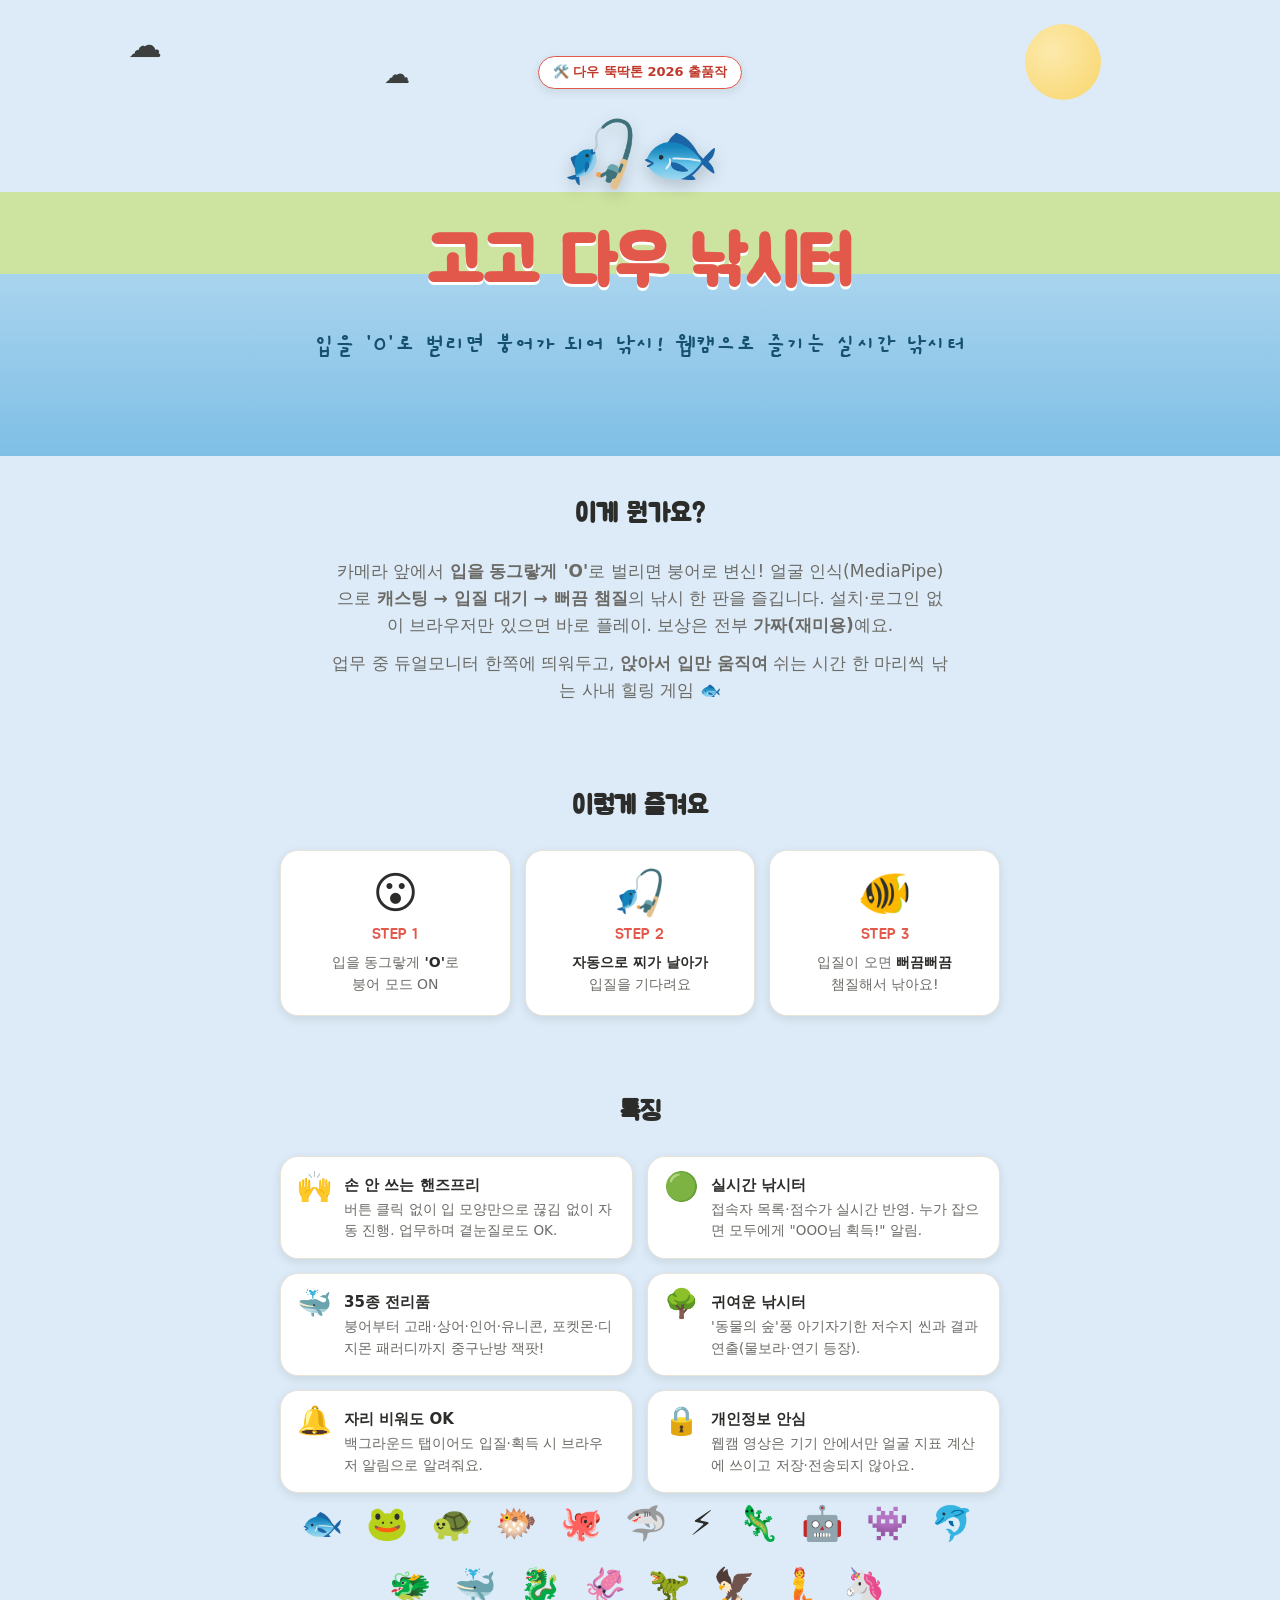
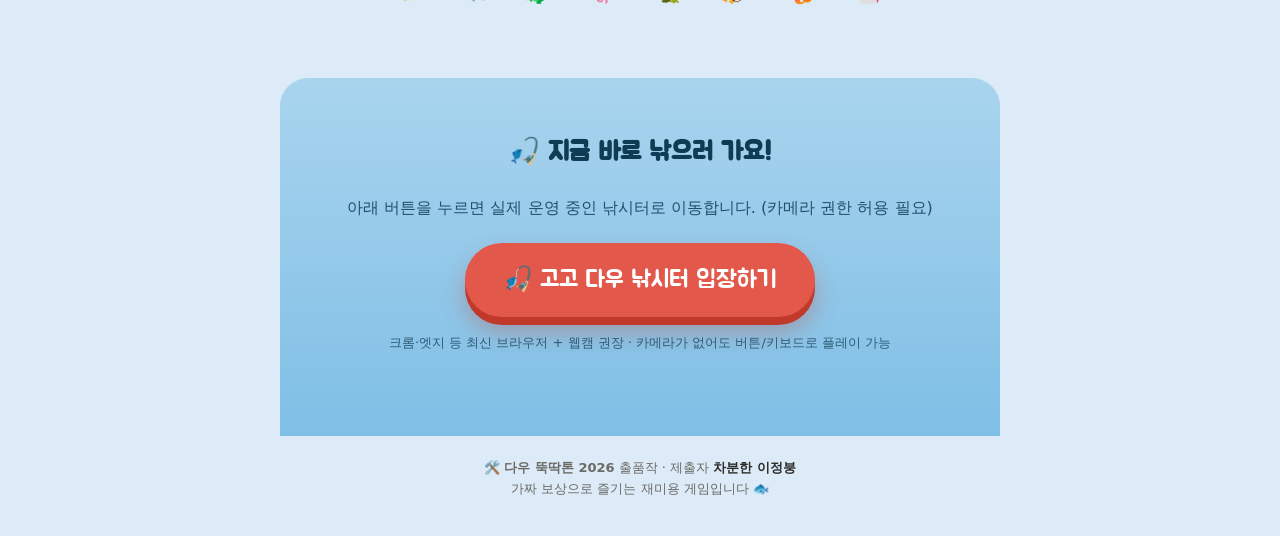
==== submission/index.html @ 1e4c7f49 "feat: '고고 다우 낚시터'로 리브랜딩 + 뚝딱톤 출품 소개페이지/메타 추가 - index.html/README: 서비스명 '다우 붕어 낚시터' → '고고 다우 낚시터'. - " ====
<!DOCTYPE html>
<html lang="ko">
<head>
<meta charset="UTF-8" />
<meta name="viewport" content="width=device-width, initial-scale=1" />
<title>고고 다우 낚시터 🎣 — 뚝딱톤 2026</title>
<meta name="description" content="입을 'O'로 벌리면 붕어가 되어 낚시! 웹캠 얼굴인식으로 즐기는 사내 실시간 낚시 게임." />
<link rel="icon" href="data:image/svg+xml,%3Csvg xmlns='http://www.w3.org/2000/svg' viewBox='0 0 100 100'%3E%3Ctext y='.9em' font-size='90'%3E🎣%3C/text%3E%3C/svg%3E" />
<link rel="preconnect" href="https://fonts.googleapis.com" />
<link rel="preconnect" href="https://fonts.gstatic.com" crossorigin />
<link href="https://fonts.googleapis.com/css2?family=Jua&family=Gaegu:wght@400;700&display=swap" rel="stylesheet" />
<style>
  :root{
    --coral:#E2584A; --coral-strong:#C0392B; --ink:#2C2C2A; --muted:#6B6A66;
    --sky:#DCEBF7; --grass:#CDE3A0; --water:#A9D4EE; --water-deep:#7FBFE6;
    --surface:#fff; --surface-2:#F4F1EA; --line:#E7E3D8; --radius:18px;
    --shadow:0 10px 30px rgba(44,44,42,.14); --shadow-sm:0 3px 10px rgba(44,44,42,.10);
    --display:'Jua',system-ui,sans-serif; --hand:'Gaegu',system-ui,cursive; --ui:system-ui,-apple-system,'Apple SD Gothic Neo',sans-serif;
  }
  *{box-sizing:border-box;}
  body{margin:0;font-family:var(--ui);color:var(--ink);background:var(--sky);line-height:1.6;}
  .wrap{max-width:760px;margin:0 auto;padding:0 20px;}

  /* hero */
  .hero{position:relative;overflow:hidden;text-align:center;padding:56px 20px 70px;
    background:linear-gradient(var(--sky) 0%,var(--sky) 42%,var(--grass) 42%,var(--grass) 60%,var(--water) 60%,var(--water-deep) 100%);}
  .hero .sun{position:absolute;top:24px;right:14%;width:76px;height:76px;border-radius:50%;
    background:radial-gradient(circle at 35% 35%,#FFE9A6,#FBD45F);opacity:.92;}
  .hero .cloud{position:absolute;font-size:34px;opacity:.9;}
  .badge{display:inline-block;font-family:var(--ui);font-size:13px;font-weight:700;color:var(--coral-strong);
    background:#fff;border:1.5px solid var(--coral);border-radius:999px;padding:5px 14px;margin-bottom:14px;box-shadow:var(--shadow-sm);}
  h1.title{font-family:var(--display);font-size:clamp(40px,8vw,68px);color:var(--coral);margin:6px 0 6px;letter-spacing:.5px;
    text-shadow:0 3px 0 #fff;}
  .tagline{font-family:var(--hand);font-size:clamp(18px,4vw,24px);color:#15506F;margin:0 0 22px;font-weight:700;}
  .hero-fish{font-size:64px;filter:drop-shadow(0 6px 8px rgba(0,0,0,.18));}

  /* sections */
  section{padding:38px 0;}
  h2{font-family:var(--display);font-size:26px;color:var(--ink);text-align:center;margin:0 0 22px;}
  .lead{text-align:center;font-size:17px;color:var(--muted);max-width:620px;margin:0 auto 6px;}

  .steps{display:grid;grid-template-columns:repeat(3,1fr);gap:14px;}
  .step{background:var(--surface);border:1px solid var(--line);border-radius:var(--radius);padding:20px 14px;text-align:center;box-shadow:var(--shadow-sm);}
  .step .em{font-size:44px;line-height:1;}
  .step .n{display:inline-block;font-family:var(--display);color:var(--coral);font-size:15px;margin:8px 0 4px;}
  .step .t{font-size:14px;color:var(--muted);}
  .step b{color:var(--ink);}

  .feats{display:grid;grid-template-columns:repeat(2,1fr);gap:14px;}
  .feat{display:flex;gap:12px;align-items:flex-start;background:var(--surface);border:1px solid var(--line);border-radius:var(--radius);padding:16px 16px;box-shadow:var(--shadow-sm);}
  .feat .fi{font-size:28px;line-height:1;flex:none;}
  .feat .fh{font-weight:700;font-size:15px;margin:0 0 2px;}
  .feat .fp{font-size:13.5px;color:var(--muted);margin:0;}

  .trophies{text-align:center;font-size:34px;letter-spacing:6px;line-height:1.8;}
  .note{text-align:center;font-size:13px;color:var(--muted);background:var(--surface-2);border-radius:12px;padding:12px 16px;max-width:620px;margin:18px auto 0;}

  /* CTA */
  .cta{background:linear-gradient(180deg,var(--water),var(--water-deep));text-align:center;padding:54px 20px 60px;border-radius:28px 28px 0 0;margin-top:24px;}
  .cta h2{color:#0F3B53;}
  .cta p{color:#0F3B53;opacity:.85;margin:0 0 22px;}
  .play-btn{display:inline-flex;align-items:center;gap:10px;font-family:var(--display);font-size:24px;color:#fff;
    background:var(--coral);border:none;border-radius:999px;padding:18px 38px;text-decoration:none;cursor:pointer;
    box-shadow:0 8px 0 var(--coral-strong),0 14px 24px rgba(192,57,43,.35);transition:transform .12s,box-shadow .12s;}
  .play-btn:hover{transform:translateY(2px);box-shadow:0 6px 0 var(--coral-strong),0 10px 18px rgba(192,57,43,.35);}
  .play-btn:active{transform:translateY(8px);box-shadow:0 0 0 var(--coral-strong);}
  .cta .sub{font-size:13px;color:#0F3B53;opacity:.75;margin-top:16px;}

  footer{text-align:center;font-size:13px;color:var(--muted);padding:22px 20px 36px;}
  footer .author{font-weight:700;color:var(--ink);}
  @media (max-width:560px){
    .steps{grid-template-columns:1fr;} .feats{grid-template-columns:1fr;}
  }
</style>
</head>
<body>

  <header class="hero">
    <span class="cloud" style="top:18px;left:10%;">☁️</span>
    <span class="cloud" style="top:54px;left:30%;font-size:26px;">☁️</span>
    <span class="sun"></span>
    <div class="wrap">
      <span class="badge">🛠️ 다우 뚝딱톤 2026 출품작</span>
      <div class="hero-fish">🎣🐟</div>
      <h1 class="title">고고 다우 낚시터</h1>
      <p class="tagline">입을 'O'로 벌리면 붕어가 되어 낚시! 웹캠으로 즐기는 실시간 낚시터</p>
    </div>
  </header>

  <main class="wrap">

    <section>
      <h2>이게 뭔가요?</h2>
      <p class="lead">
        카메라 앞에서 <b>입을 동그랗게 'O'</b>로 벌리면 붕어로 변신!
        얼굴 인식(MediaPipe)으로 <b>캐스팅 → 입질 대기 → 뻐끔 챔질</b>의 낚시 한 판을 즐깁니다.
        설치·로그인 없이 브라우저만 있으면 바로 플레이. 보상은 전부 <b>가짜(재미용)</b>예요.
      </p>
      <p class="lead" style="margin-top:10px;">
        업무 중 듀얼모니터 한쪽에 띄워두고, <b>앉아서 입만 움직여</b> 쉬는 시간 한 마리씩 낚는 사내 힐링 게임 🐟
      </p>
    </section>

    <section>
      <h2>이렇게 즐겨요</h2>
      <div class="steps">
        <div class="step"><div class="em">😮</div><div class="n">STEP 1</div><div class="t">입을 동그랗게 <b>'O'</b>로<br>붕어 모드 ON</div></div>
        <div class="step"><div class="em">🎣</div><div class="n">STEP 2</div><div class="t"><b>자동으로 찌가 날아가</b><br>입질을 기다려요</div></div>
        <div class="step"><div class="em">🐠</div><div class="n">STEP 3</div><div class="t">입질이 오면 <b>뻐끔뻐끔</b><br>챔질해서 낚아요!</div></div>
      </div>
    </section>

    <section>
      <h2>특징</h2>
      <div class="feats">
        <div class="feat"><span class="fi">🙌</span><div><p class="fh">손 안 쓰는 핸즈프리</p><p class="fp">버튼 클릭 없이 입 모양만으로 끊김 없이 자동 진행. 업무하며 곁눈질로도 OK.</p></div></div>
        <div class="feat"><span class="fi">🟢</span><div><p class="fh">실시간 낚시터</p><p class="fp">접속자 목록·점수가 실시간 반영. 누가 잡으면 모두에게 "OOO님 획득!" 알림.</p></div></div>
        <div class="feat"><span class="fi">🐳</span><div><p class="fh">35종 전리품</p><p class="fp">붕어부터 고래·상어·인어·유니콘, 포켓몬·디지몬 패러디까지 중구난방 잭팟!</p></div></div>
        <div class="feat"><span class="fi">🌳</span><div><p class="fh">귀여운 낚시터</p><p class="fp">'동물의 숲'풍 아기자기한 저수지 씬과 결과 연출(물보라·연기 등장).</p></div></div>
        <div class="feat"><span class="fi">🔔</span><div><p class="fh">자리 비워도 OK</p><p class="fp">백그라운드 탭이어도 입질·획득 시 브라우저 알림으로 알려줘요.</p></div></div>
        <div class="feat"><span class="fi">🔒</span><div><p class="fh">개인정보 안심</p><p class="fp">웹캠 영상은 기기 안에서만 얼굴 지표 계산에 쓰이고 저장·전송되지 않아요.</p></div></div>
      </div>
      <div class="trophies">🐟 🐸 🐢 🐡 🐙 🦈 ⚡ 🦎 🤖 👾 🐬 🐲 🐳 🐉 🦑 🦖 🦅 🧜 🦄</div>
    </section>

    <section class="cta">
      <h2>🎣 지금 바로 낚으러 가요!</h2>
      <p>아래 버튼을 누르면 실제 운영 중인 낚시터로 이동합니다. (카메라 권한 허용 필요)</p>
      <a class="play-btn" href="https://daoutech-cruiseny.github.io/boong-fishing/" target="_blank" rel="noopener">🎣 고고 다우 낚시터 입장하기</a>
      <p class="sub">크롬·엣지 등 최신 브라우저 + 웹캠 권장 · 카메라가 없어도 버튼/키보드로 플레이 가능</p>
    </section>
  </main>

  <footer>
    🛠️ <b>다우 뚝딱톤 2026</b> 출품작 · 제출자 <span class="author">차분한 이정붕</span><br>
    가짜 보상으로 즐기는 재미용 게임입니다 🐟
  </footer>

</body>
</html>
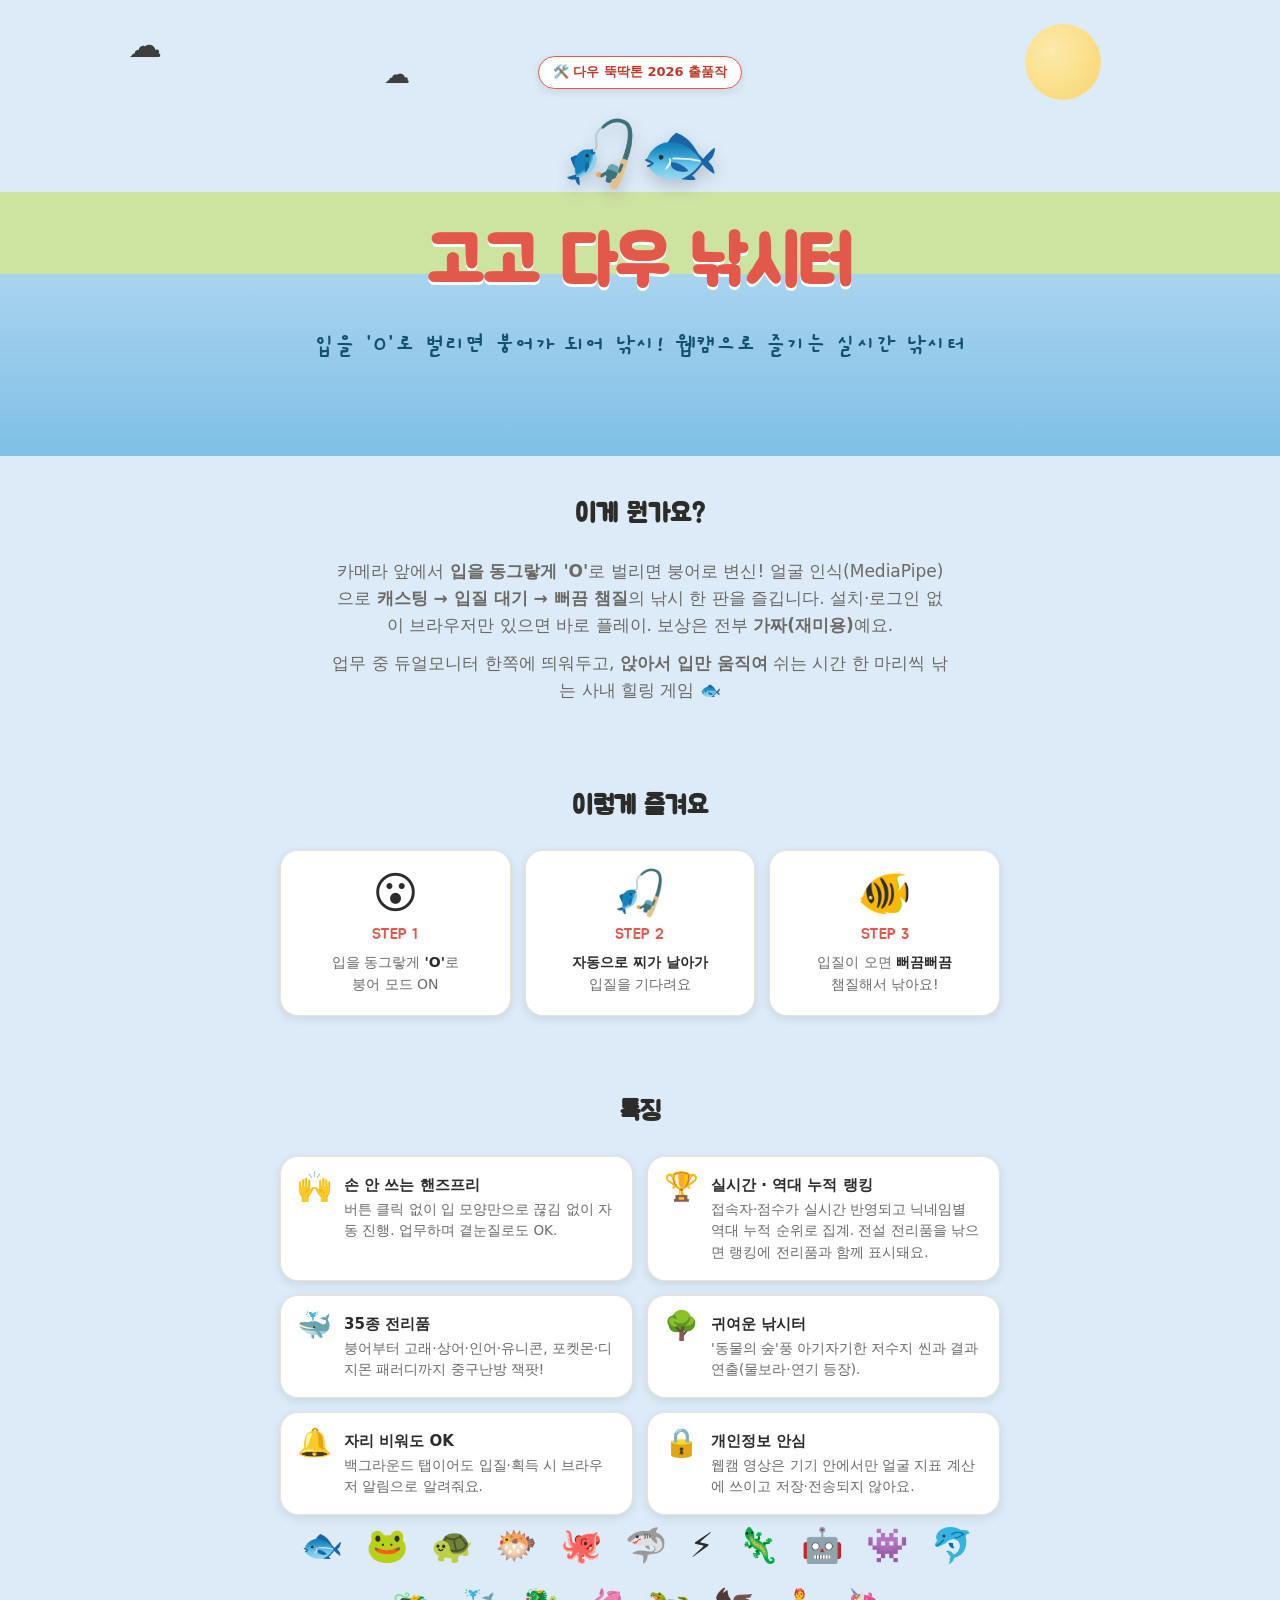
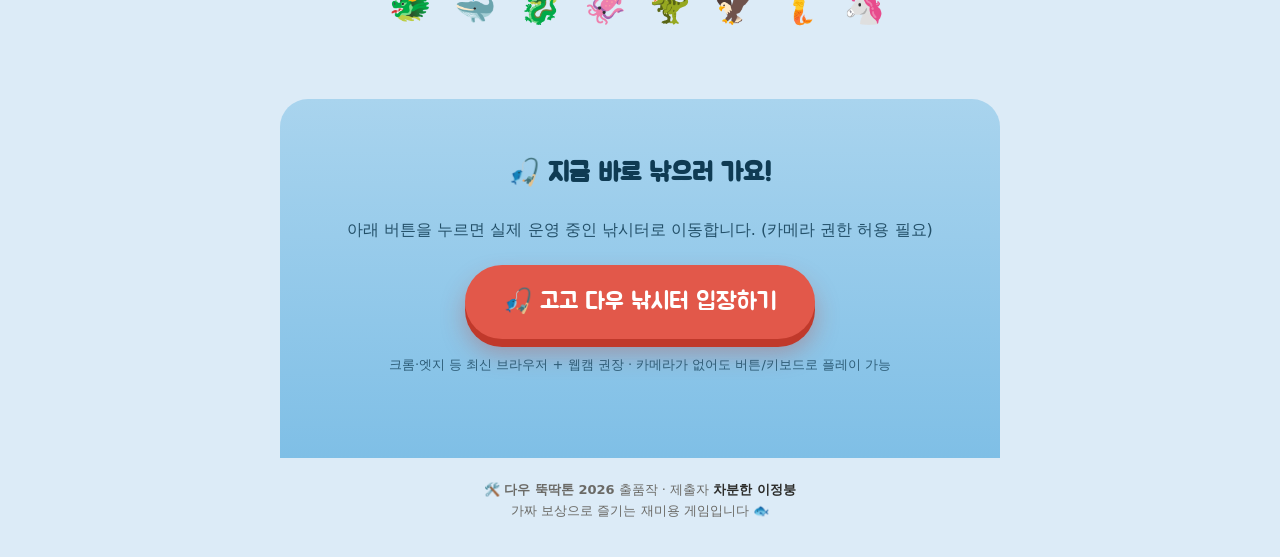
==== commit 0e3f50cd: "feat: 우상단 랭킹을 닉네임별 역대 누적 랭킹으로 + 전설 전리품 2줄 표시 - game.js: localStorage 기반 역대 누적 리더보드(lbRecord/lbSeed/l" ====
--- a/submission/index.html
+++ b/submission/index.html
@@ -114,7 +114,7 @@
       <h2>특징</h2>
       <div class="feats">
         <div class="feat"><span class="fi">🙌</span><div><p class="fh">손 안 쓰는 핸즈프리</p><p class="fp">버튼 클릭 없이 입 모양만으로 끊김 없이 자동 진행. 업무하며 곁눈질로도 OK.</p></div></div>
-        <div class="feat"><span class="fi">🟢</span><div><p class="fh">실시간 낚시터</p><p class="fp">접속자 목록·점수가 실시간 반영. 누가 잡으면 모두에게 "OOO님 획득!" 알림.</p></div></div>
+        <div class="feat"><span class="fi">🏆</span><div><p class="fh">실시간 · 역대 누적 랭킹</p><p class="fp">접속자·점수가 실시간 반영되고 닉네임별 역대 누적 순위로 집계. 전설 전리품을 낚으면 랭킹에 전리품과 함께 표시돼요.</p></div></div>
         <div class="feat"><span class="fi">🐳</span><div><p class="fh">35종 전리품</p><p class="fp">붕어부터 고래·상어·인어·유니콘, 포켓몬·디지몬 패러디까지 중구난방 잭팟!</p></div></div>
         <div class="feat"><span class="fi">🌳</span><div><p class="fh">귀여운 낚시터</p><p class="fp">'동물의 숲'풍 아기자기한 저수지 씬과 결과 연출(물보라·연기 등장).</p></div></div>
         <div class="feat"><span class="fi">🔔</span><div><p class="fh">자리 비워도 OK</p><p class="fp">백그라운드 탭이어도 입질·획득 시 브라우저 알림으로 알려줘요.</p></div></div>
